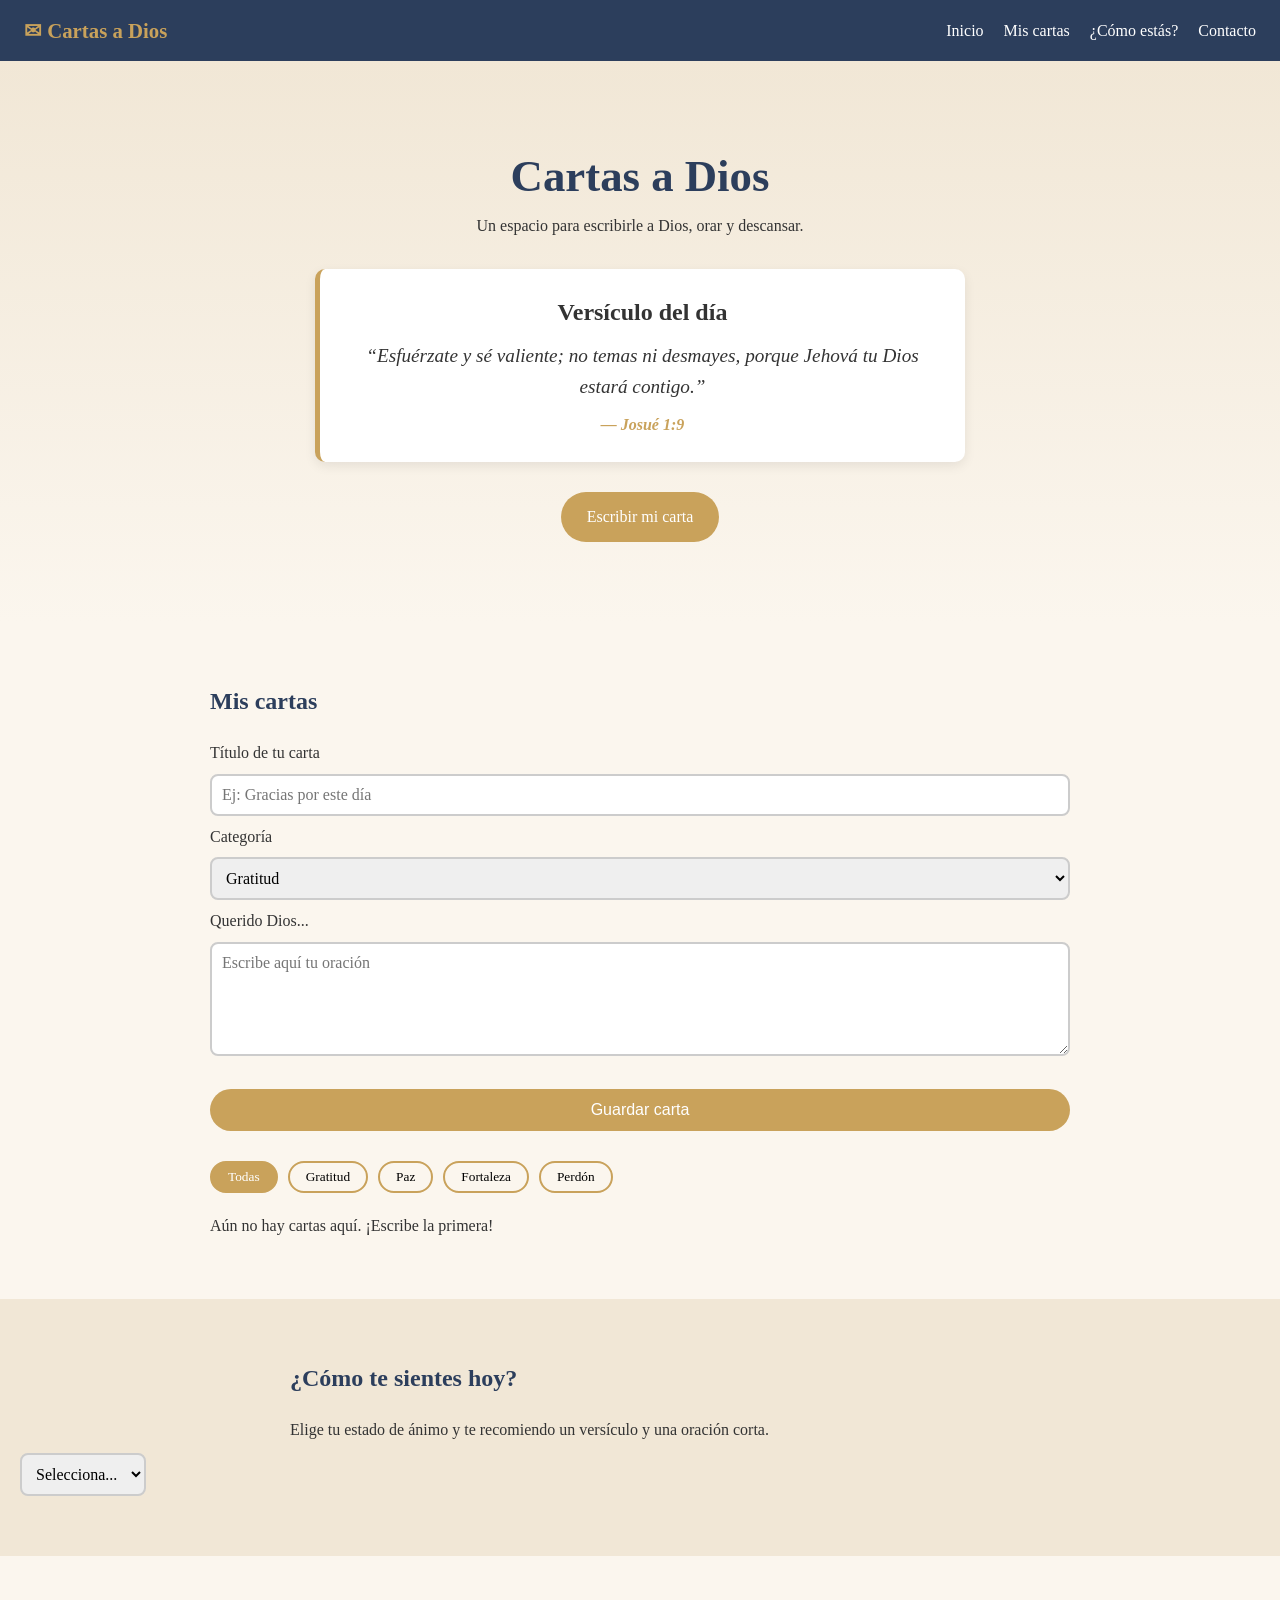
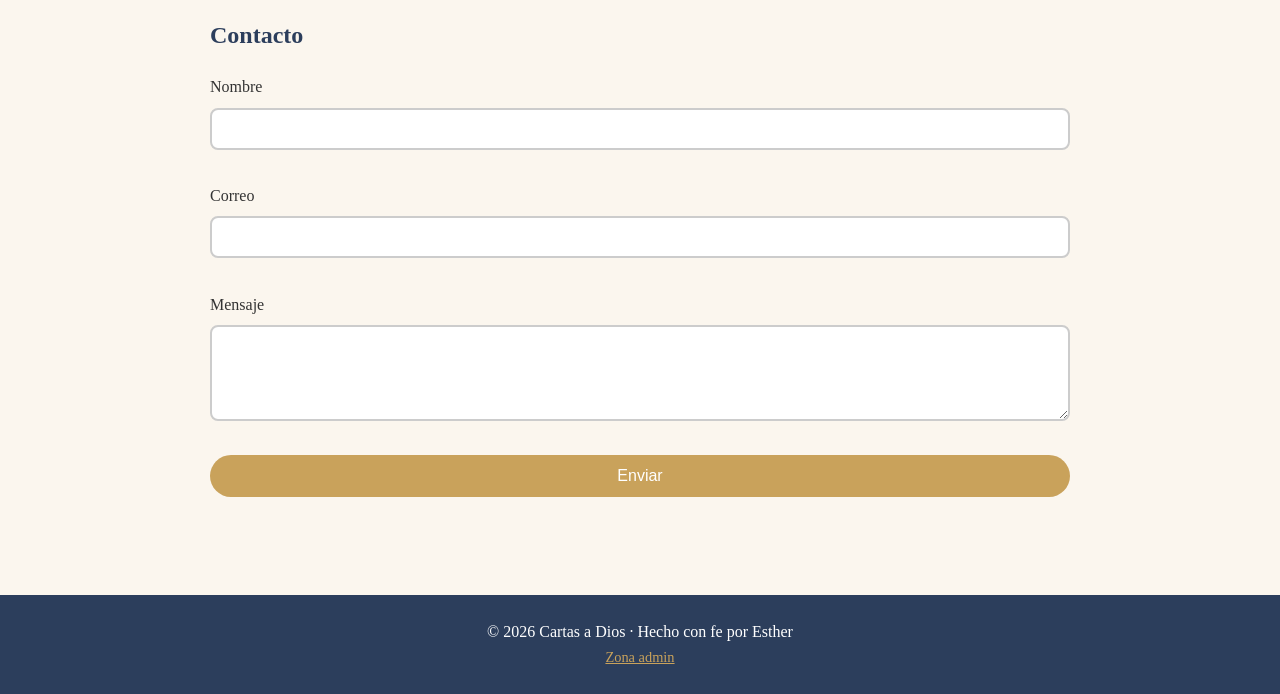
==== index.html @ 880c37df "base" ====
<!DOCTYPE html>
<html lang="es">
<head>
  <meta charset="UTF-8">
  <meta name="viewport" content="width=device-width, initial-scale=1.0">
  <title>Cartas a Dios</title>
  <link rel="stylesheet" href="css/style.css">
</head>
<body>

  <!-- ENCABEZADO Y MENÚ -->
  <header class="header">
    <a href="#inicio" class="logo">✉ Cartas a Dios</a>
    <button id="btn-menu" class="btn-menu" aria-label="Abrir menú">☰</button>
    <nav id="menu" class="menu">
      <a href="#inicio">Inicio</a>
      <a href="#cartas">Mis cartas</a>
      <a href="#animo">¿Cómo estás?</a>
      <a href="#contacto">Contacto</a>
    </nav>
  </header>

  <main>

    <!-- INICIO: versículo del día -->
    <section id="inicio" class="hero">
      <h1>Cartas a Dios</h1>
      <p>Un espacio para escribirle a Dios, orar y descansar.</p>
      <div class="versiculo-dia">
        <h2>Versículo del día</h2>
        <blockquote id="versiculo-texto">Cargando...</blockquote>
        <cite id="versiculo-ref"></cite>
      </div>
      <a href="#cartas" class="boton">Escribir mi carta</a>
    </section>


    <!-- MIS CARTAS (catálogo + proyectos) -->
    <section id="cartas" class="seccion">
      <h2>Mis cartas</h2>

      <form id="form-carta" class="form" novalidate>
        <label for="titulo">Título de tu carta</label>
        <input type="text" id="titulo" placeholder="Ej: Gracias por este día">

        <label for="categoria">Categoría</label>
        <select id="categoria">
          <option value="Gratitud">Gratitud</option>
          <option value="Paz">Paz</option>
          <option value="Fortaleza">Fortaleza</option>
          <option value="Perdón">Perdón</option>
        </select>

        <label for="texto">Querido Dios...</label>
        <textarea id="texto" rows="5" placeholder="Escribe aquí tu oración"></textarea>

        <p id="error-carta" class="error"></p>
        <button type="submit" class="boton">Guardar carta</button>
      </form>

      <div class="filtros" id="filtros">
        <button class="filtro activo" data-cat="Todas">Todas</button>
        <button class="filtro" data-cat="Gratitud">Gratitud</button>
        <button class="filtro" data-cat="Paz">Paz</button>
        <button class="filtro" data-cat="Fortaleza">Fortaleza</button>
        <button class="filtro" data-cat="Perdón">Perdón</button>
      </div>

      <div id="lista-cartas" class="cards"></div>
    </section>

    <!-- IA APLICADA: recomendador -->
    <section id="animo" class="seccion alterna">
      <h2>¿Cómo te sientes hoy?</h2>
      <p>Elige tu estado de ánimo y te recomiendo un versículo y una oración corta.</p>
      <select id="animo-select">
        <option value="">Selecciona...</option>
        <option value="triste">Triste</option>
        <option value="ansiosa">Ansiosa</option>
        <option value="agradecida">Agradecida</option>
        <option value="cansada">Cansada</option>
        <option value="con miedo">Con miedo</option>
      </select>
      <div id="resultado-animo" class="resultado"></div>
    </section>

    <!-- CONTACTO -->
    <section id="contacto" class="seccion">
      <h2>Contacto</h2>
      <!-- Cambia TU_CODIGO por el de Formspree -->
      <form id="form-contacto" class="form" action="https://formspree.io/f/TU_CODIGO" method="POST" novalidate>
        <label for="nombre">Nombre</label>
        <input type="text" id="nombre" name="nombre">
        <small class="error" id="error-nombre"></small>

        <label for="correo">Correo</label>
        <input type="email" id="correo" name="correo">
        <small class="error" id="error-correo"></small>

        <label for="mensaje">Mensaje</label>
        <textarea id="mensaje" name="mensaje" rows="4"></textarea>
        <small class="error" id="error-mensaje"></small>

        <button type="submit" class="boton">Enviar</button>
        <p id="ok-contacto" class="ok"></p>
      </form>
    </section>

  </main>

  <footer class="footer">
    <p>© 2026 Cartas a Dios · Hecho con fe por Esther</p>
    <a href="admin.html">Zona admin</a>
  </footer>

  <script src="js/versiculos.js"></script>
  <script src="js/main.js"></script>
</body>
</html>
---- css/style.css ----
/* VARIABLES: cambia aquí los colores de toda la página */
:root {
  --crema: #fbf6ee;
  --azul: #2c3e5c;
  --dorado: #c9a25b;
  --suave: #f1e7d6;
  --texto: #333;
  --blanco: #fff;
  --error: #b3261e;
  --ok: #2e7d32;
}

* { box-sizing: border-box; margin: 0; padding: 0; }
html { scroll-behavior: smooth; }

body {
  font-family: Georgia, "Times New Roman", serif;
  background: var(--crema);
  color: var(--texto);
  line-height: 1.6;
}

/* HEADER */
.header {
  display: flex;
  justify-content: space-between;
  align-items: center;
  padding: 14px 24px;
  background: var(--azul);
  position: sticky;
  top: 0;
  z-index: 10;
}
.logo { color: var(--dorado); font-size: 1.3rem; text-decoration: none; font-weight: bold; }
.menu { display: flex; gap: 20px; }
.menu a { color: var(--blanco); text-decoration: none; }
.menu a:hover { color: var(--dorado); }
.btn-menu { display: none; background: none; border: none; color: var(--blanco); font-size: 1.8rem; cursor: pointer; }

/* HERO */
.hero {
  text-align: center;
  padding: 80px 20px;
  background: linear-gradient(180deg, var(--suave), var(--crema));
}
.hero h1 { font-size: 2.8rem; color: var(--azul); }
.versiculo-dia {
  max-width: 650px;
  margin: 30px auto;
  padding: 24px;
  background: var(--blanco);
  border-left: 5px solid var(--dorado);
  border-radius: 10px;
  box-shadow: 0 4px 12px rgba(0,0,0,.08);
  animation: aparecer 1.2s ease;
}
.versiculo-dia blockquote { font-style: italic; font-size: 1.2rem; margin: 10px 0; }
.versiculo-dia cite { color: var(--dorado); font-weight: bold; }
@keyframes aparecer { from { opacity: 0; transform: translateY(20px); } to { opacity: 1; transform: none; } }

/* SECCIONES */
.seccion { padding: 60px 20px; max-width: 900px; margin: 0 auto; }
.seccion h2 { color: var(--azul); margin-bottom: 20px; }
.alterna { max-width: none; background: var(--suave); }
.alterna > * { max-width: 700px; margin-left: auto; margin-right: auto; }

.acerca-grid { display: flex; gap: 24px; align-items: center; flex-wrap: wrap; }
.foto { width: 180px; height: 180px; object-fit: cover; border-radius: 50%; border: 4px solid var(--dorado); }
.acerca-grid ul { margin: 10px 0 0 20px; }

/* BOTONES */
.boton, .boton-chico {
  display: inline-block;
  background: var(--dorado);
  color: var(--blanco);
  border: none;
  padding: 12px 26px;
  border-radius: 25px;
  text-decoration: none;
  cursor: pointer;
  font-size: 1rem;
  transition: transform .2s, background .2s;
}
.boton:hover, .boton-chico:hover { background: var(--azul); transform: scale(1.05); }
.boton-chico { padding: 8px 16px; font-size: .9rem; }

/* HABILIDADES: barras animadas */
.habilidad { margin-bottom: 16px; }
.barra { background: #ddd; border-radius: 20px; height: 16px; overflow: hidden; margin-top: 4px; }
.relleno { height: 100%; width: 0; background: var(--dorado); border-radius: 20px; transition: width 1.5s ease; }

/* FORMULARIOS */
.form { display: flex; flex-direction: column; gap: 8px; margin-bottom: 30px; }
.form input, .form textarea, .form select, #animo-select {
  padding: 10px;
  border: 2px solid #ccc;
  border-radius: 8px;
  font-family: inherit;
  font-size: 1rem;
}
#animo-select { margin-top: 10px; }
.form input.invalido, .form textarea.invalido { border-color: var(--error); }
.form input.valido, .form textarea.valido { border-color: var(--ok); }
.error { color: var(--error); font-size: .9rem; min-height: 1.2em; }
.ok { color: var(--ok); }

/* FILTROS Y CARDS */
.filtros { display: flex; gap: 10px; flex-wrap: wrap; margin-bottom: 20px; }
.filtro { padding: 6px 16px; border: 2px solid var(--dorado); background: none; border-radius: 20px; cursor: pointer; font-family: inherit; }
.filtro.activo, .filtro:hover { background: var(--dorado); color: var(--blanco); }

.cards { display: grid; grid-template-columns: repeat(auto-fit, minmax(240px, 1fr)); gap: 16px; }
.card {
  background: var(--blanco);
  border-radius: 12px;
  padding: 18px;
  box-shadow: 0 3px 10px rgba(0,0,0,.08);
  cursor: pointer;
  transition: transform .2s;
}
.card:hover { transform: translateY(-5px); }
.card .etiqueta { background: var(--suave); color: var(--azul); font-size: .8rem; padding: 2px 10px; border-radius: 12px; }
.card h3 { margin: 8px 0; color: var(--azul); }
.card .contenido { display: none; margin-top: 8px; }
.card.abierta .contenido { display: block; }
.card .fecha { font-size: .8rem; color: #888; }
.card .borrar { margin-top: 8px; background: none; border: 1px solid var(--error); color: var(--error); border-radius: 6px; cursor: pointer; padding: 3px 10px; }

.resultado { margin-top: 16px; background: var(--blanco); padding: 18px; border-radius: 10px; display: none; }
.resultado.visible { display: block; animation: aparecer .8s ease; }

/* FOOTER */
.footer { background: var(--azul); color: var(--blanco); text-align: center; padding: 24px; }
.footer a { color: var(--dorado); font-size: .9rem; }

/* RESPONSIVE: celular */
@media (max-width: 700px) {
  .btn-menu { display: block; }
  .menu {
    display: none;
    flex-direction: column;
    position: absolute;
    top: 100%;
    left: 0;
    width: 100%;
    background: var(--azul);
    padding: 16px 24px;
  }
  .menu.abierto { display: flex; }
  .hero h1 { font-size: 2rem; }
  .acerca-grid { justify-content: center; text-align: center; }
}
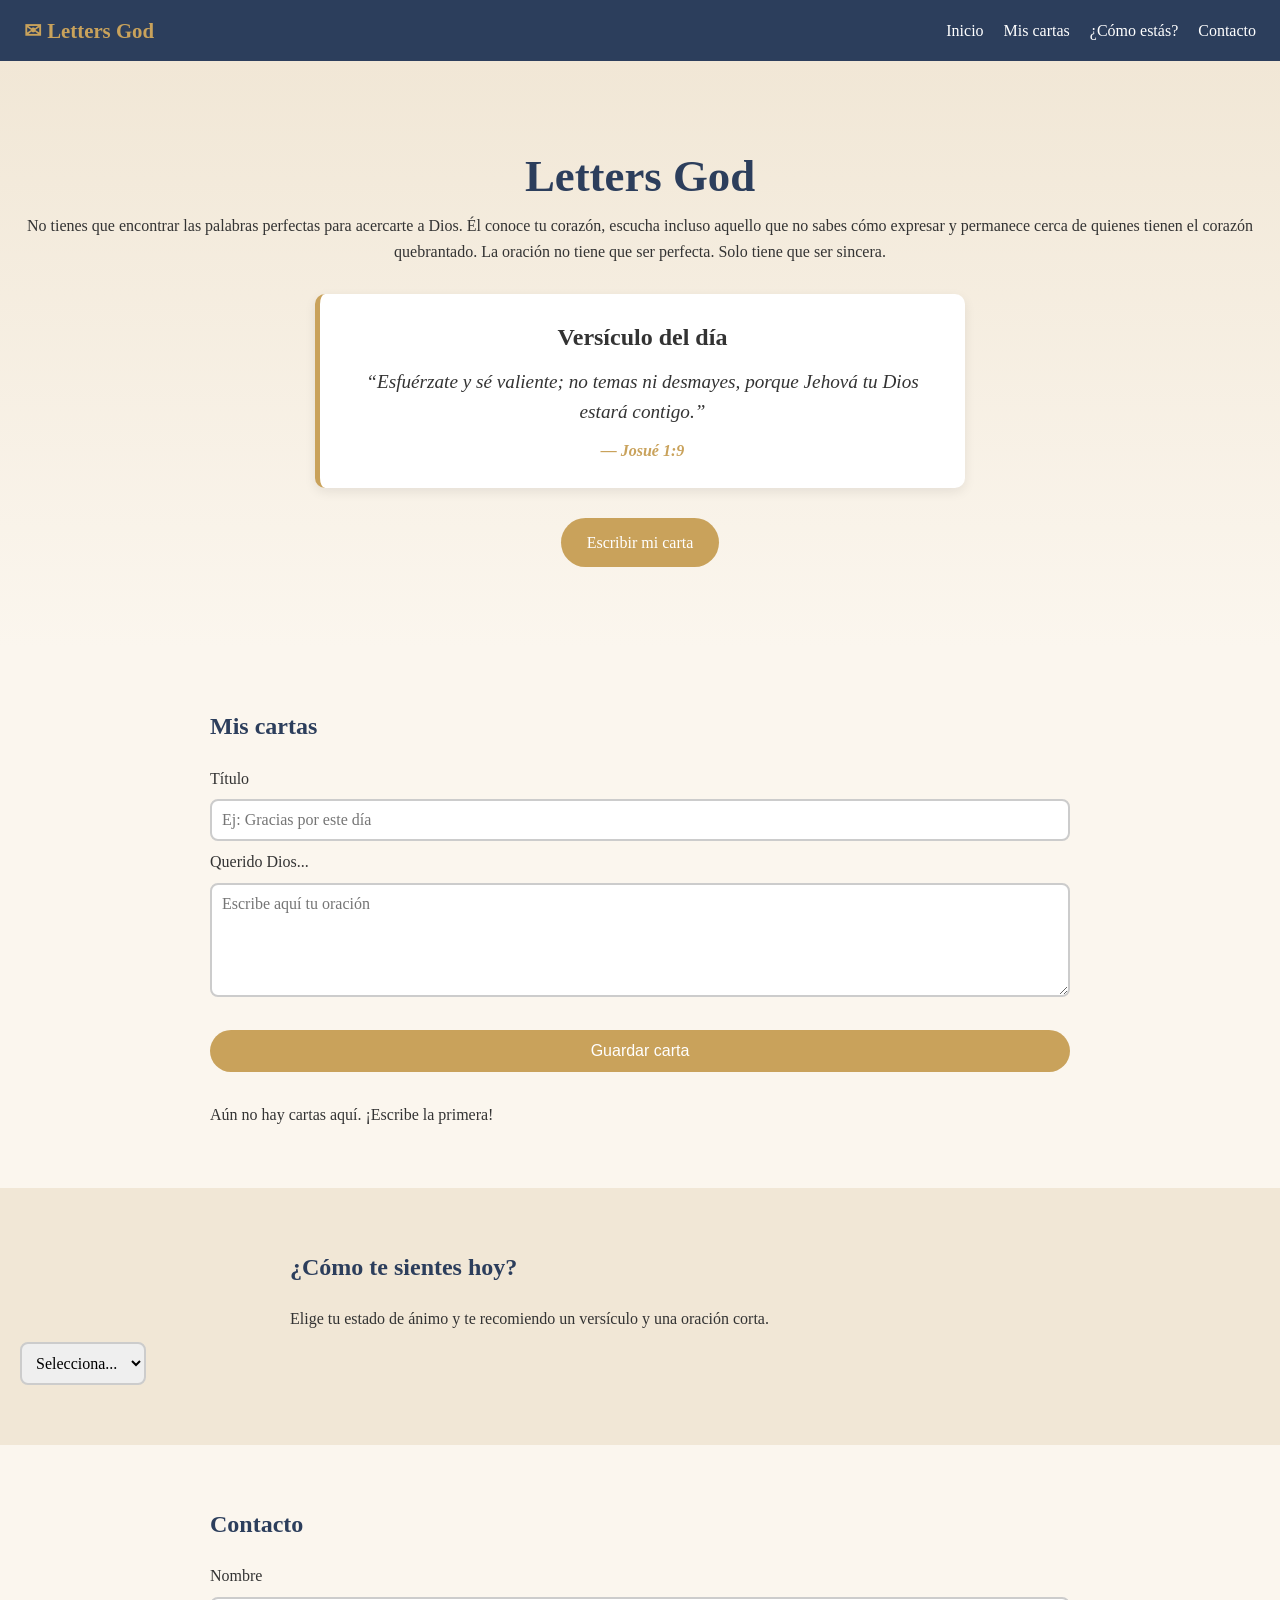
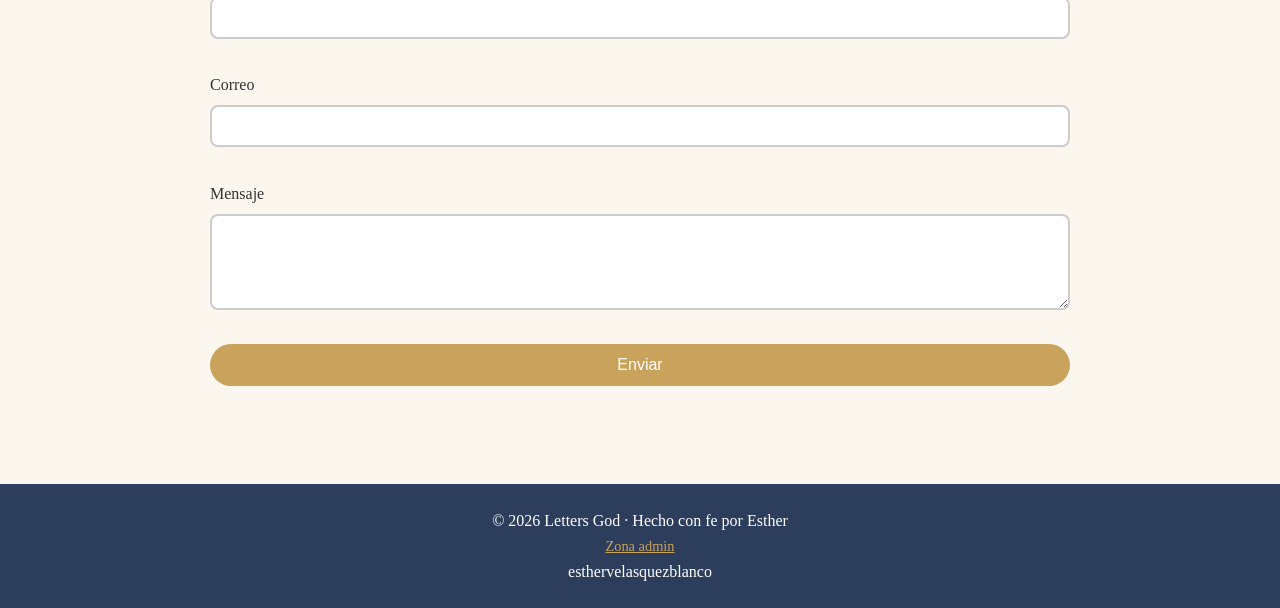
==== commit 6c7b516e: "modificacion index.html" ====
--- a/index.html
+++ b/index.html
@@ -3,14 +3,13 @@
 <head>
   <meta charset="UTF-8">
   <meta name="viewport" content="width=device-width, initial-scale=1.0">
-  <title>Cartas a Dios</title>
-  <link rel="stylesheet" href="css/style.css">
+  <title>Letters God</title>
+ <link rel="stylesheet" href="css/style.css">
 </head>
 <body>
 
-  <!-- ENCABEZADO Y MENÚ -->
   <header class="header">
-    <a href="#inicio" class="logo">✉ Cartas a Dios</a>
+    <a href="#inicio" class="logo">✉ Letters God</a>
     <button id="btn-menu" class="btn-menu" aria-label="Abrir menú">☰</button>
     <nav id="menu" class="menu">
       <a href="#inicio">Inicio</a>
@@ -21,11 +20,11 @@
   </header>
 
   <main>
+    <section id="inicio" class="hero">
+      <h1>Letters God</h1>
+      <p>No tienes que encontrar las palabras perfectas para acercarte a Dios. Él conoce tu corazón, escucha incluso aquello que no sabes cómo expresar y permanece cerca de quienes tienen el corazón quebrantado.
 
-    <!-- INICIO: versículo del día -->
-    <section id="inicio" class="hero">
-      <h1>Cartas a Dios</h1>
-      <p>Un espacio para escribirle a Dios, orar y descansar.</p>
+La oración no tiene que ser perfecta. Solo tiene que ser sincera.</p>
       <div class="versiculo-dia">
         <h2>Versículo del día</h2>
         <blockquote id="versiculo-texto">Cargando...</blockquote>
@@ -35,21 +34,15 @@
     </section>
 
 
-    <!-- MIS CARTAS (catálogo + proyectos) -->
+  
     <section id="cartas" class="seccion">
       <h2>Mis cartas</h2>
 
       <form id="form-carta" class="form" novalidate>
-        <label for="titulo">Título de tu carta</label>
+        <label for="titulo">Título</label>
         <input type="text" id="titulo" placeholder="Ej: Gracias por este día">
 
-        <label for="categoria">Categoría</label>
-        <select id="categoria">
-          <option value="Gratitud">Gratitud</option>
-          <option value="Paz">Paz</option>
-          <option value="Fortaleza">Fortaleza</option>
-          <option value="Perdón">Perdón</option>
-        </select>
+    
 
         <label for="texto">Querido Dios...</label>
         <textarea id="texto" rows="5" placeholder="Escribe aquí tu oración"></textarea>
@@ -58,18 +51,11 @@
         <button type="submit" class="boton">Guardar carta</button>
       </form>
 
-      <div class="filtros" id="filtros">
-        <button class="filtro activo" data-cat="Todas">Todas</button>
-        <button class="filtro" data-cat="Gratitud">Gratitud</button>
-        <button class="filtro" data-cat="Paz">Paz</button>
-        <button class="filtro" data-cat="Fortaleza">Fortaleza</button>
-        <button class="filtro" data-cat="Perdón">Perdón</button>
-      </div>
-
+    
       <div id="lista-cartas" class="cards"></div>
     </section>
 
-    <!-- IA APLICADA: recomendador -->
+  
     <section id="animo" class="seccion alterna">
       <h2>¿Cómo te sientes hoy?</h2>
       <p>Elige tu estado de ánimo y te recomiendo un versículo y una oración corta.</p>
@@ -84,7 +70,7 @@
       <div id="resultado-animo" class="resultado"></div>
     </section>
 
-    <!-- CONTACTO -->
+   
     <section id="contacto" class="seccion">
       <h2>Contacto</h2>
       <!-- Cambia TU_CODIGO por el de Formspree -->
@@ -109,8 +95,9 @@
   </main>
 
   <footer class="footer">
-    <p>© 2026 Cartas a Dios · Hecho con fe por Esther</p>
+    <p>© 2026 Letters God · Hecho con fe por Esther</p>
     <a href="admin.html">Zona admin</a>
+    <p>esthervelasquezblanco</p>
   </footer>
 
   <script src="js/versiculos.js"></script>
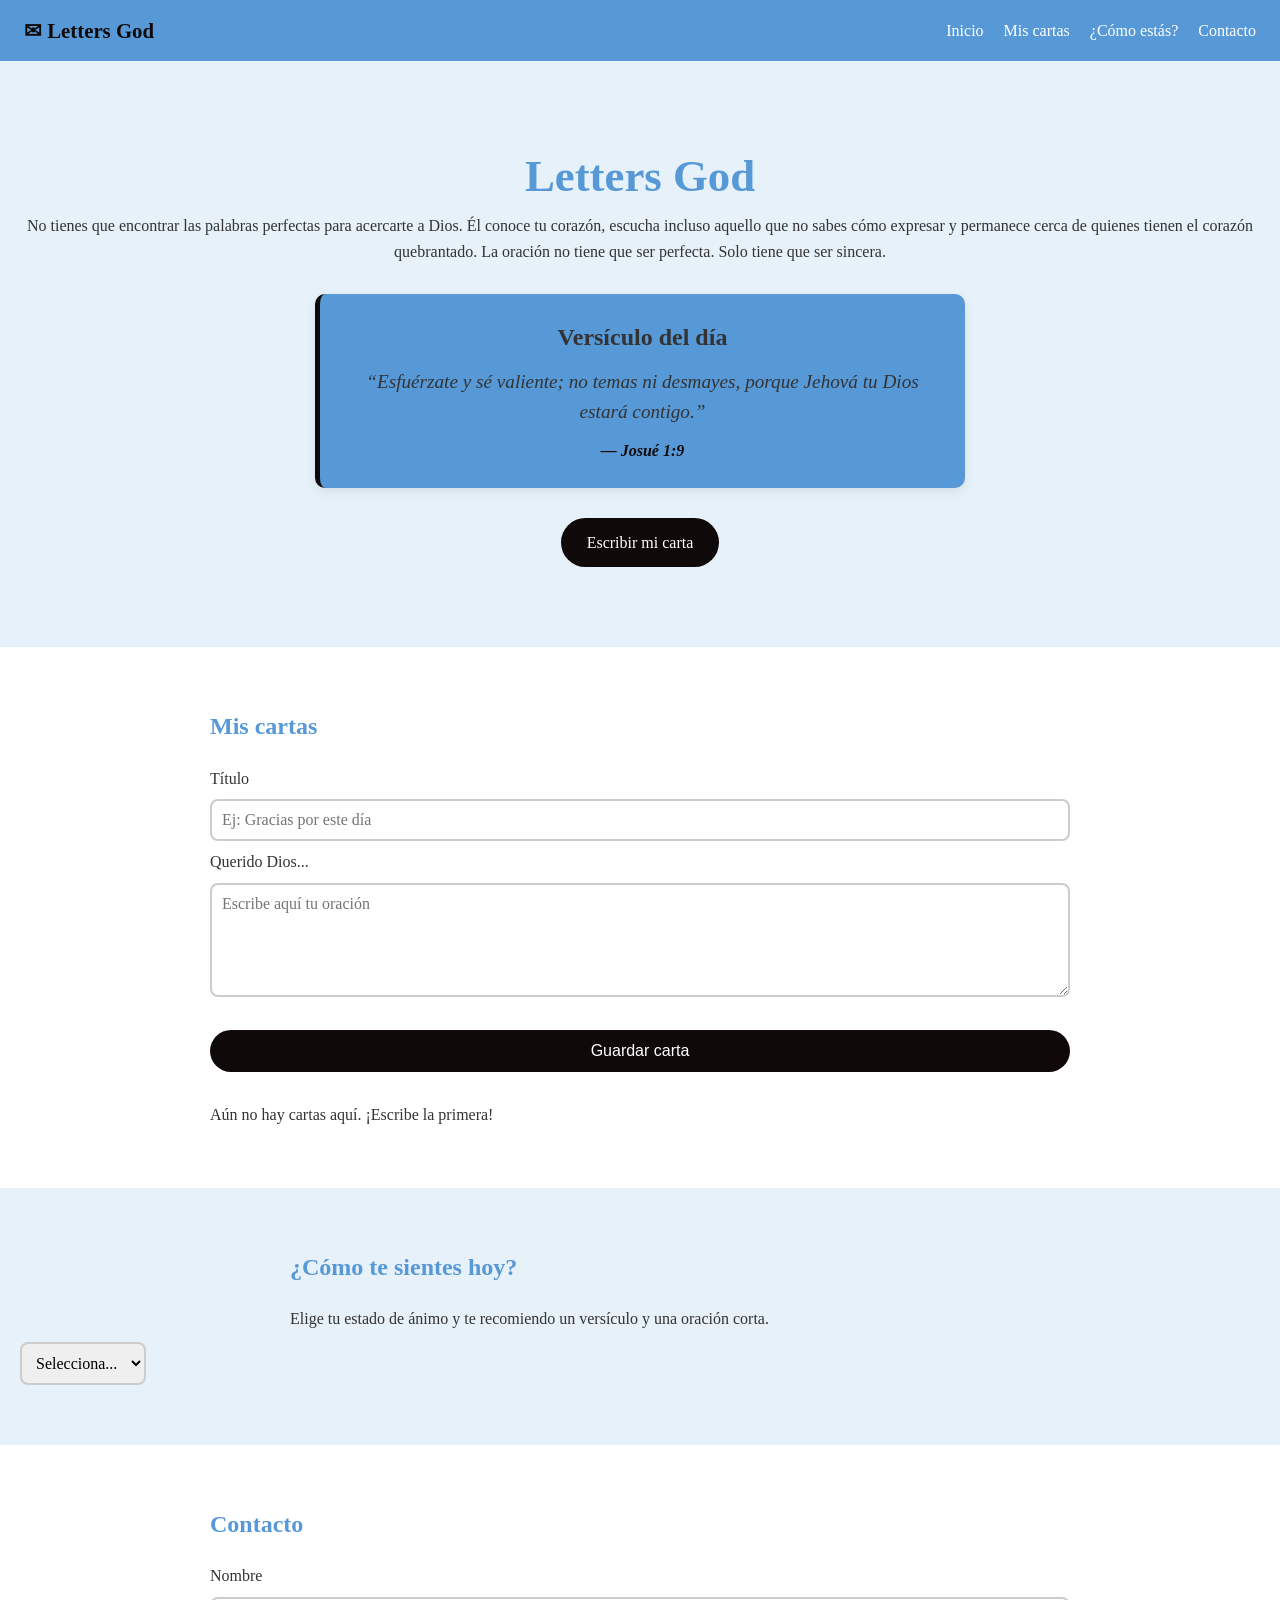
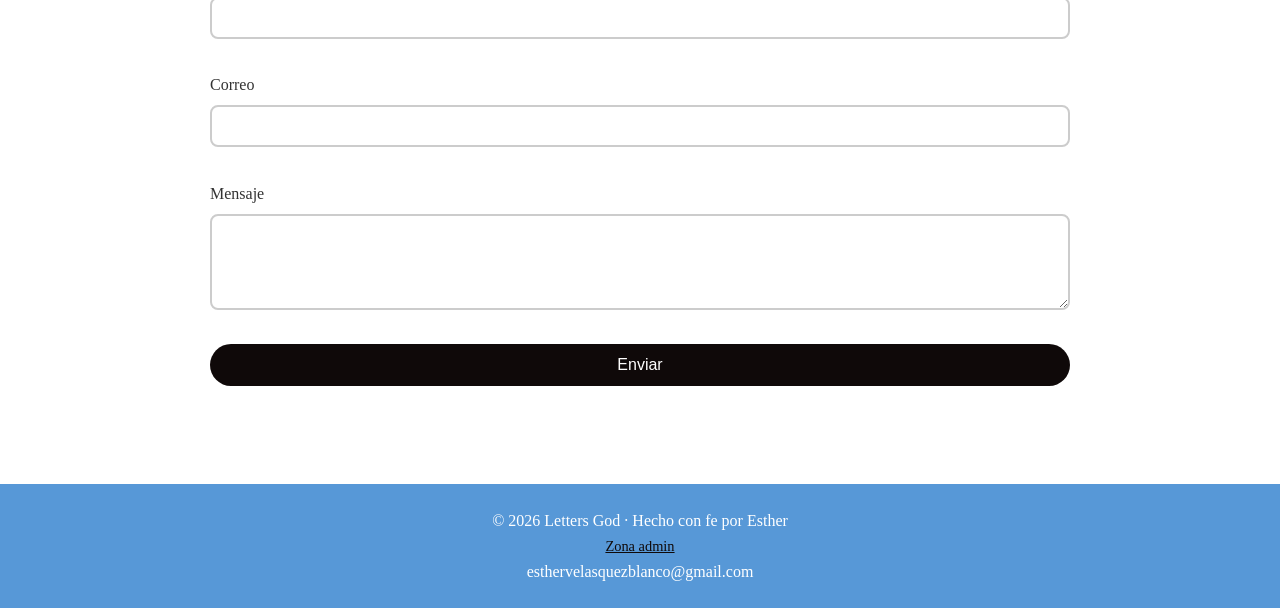
==== commit 04c14395: "identidad" ====
--- a/index.html
+++ b/index.html
@@ -97,7 +97,7 @@
   <footer class="footer">
     <p>© 2026 Letters God · Hecho con fe por Esther</p>
     <a href="admin.html">Zona admin</a>
-    <p>esthervelasquezblanco</p>
+    <p>esthervelasquezblanco@gmail.com</p>
   </footer>
 
   <script src="js/versiculos.js"></script>
--- a/css/style.css
+++ b/css/style.css
@@ -1,21 +1,25 @@
 /* VARIABLES: cambia aquí los colores de toda la página */
 :root {
-  --crema: #fbf6ee;
-  --azul: #2c3e5c;
-  --dorado: #c9a25b;
-  --suave: #f1e7d6;
+  --azul: #5798d7;
+  --negro: #0f0909;
+  --suave: #e6f1fa;
   --texto: #333;
   --blanco: #fff;
   --error: #b3261e;
   --ok: #2e7d32;
 }
 
-* { box-sizing: border-box; margin: 0; padding: 0; }
-html { scroll-behavior: smooth; }
+* {
+  box-sizing: border-box;
+  margin: 0;
+  padding: 0;
+}
+html {
+  scroll-behavior: smooth;
+}
 
 body {
   font-family: Georgia, "Times New Roman", serif;
-  background: var(--crema);
   color: var(--texto);
   line-height: 1.6;
 }
@@ -31,47 +35,114 @@
   top: 0;
   z-index: 10;
 }
-.logo { color: var(--dorado); font-size: 1.3rem; text-decoration: none; font-weight: bold; }
-.menu { display: flex; gap: 20px; }
-.menu a { color: var(--blanco); text-decoration: none; }
-.menu a:hover { color: var(--dorado); }
-.btn-menu { display: none; background: none; border: none; color: var(--blanco); font-size: 1.8rem; cursor: pointer; }
+.logo {
+  color: var(--negro);
+  font-size: 1.3rem;
+  text-decoration: none;
+  font-weight: bold;
+}
+.menu {
+  display: flex;
+  gap: 20px;
+}
+.menu a {
+  color: var(--blanco);
+  text-decoration: none;
+}
+.menu a:hover {
+  color: var(--negro);
+}
+.btn-menu {
+  display: none;
+  background: none;
+  border: none;
+  color: var(--blanco);
+  font-size: 1.8rem;
+  cursor: pointer;
+}
 
 /* HERO */
 .hero {
   text-align: center;
   padding: 80px 20px;
-  background: linear-gradient(180deg, var(--suave), var(--crema));
-}
-.hero h1 { font-size: 2.8rem; color: var(--azul); }
+  background: var(--suave);
+}
+.hero h1 {
+  font-size: 2.8rem;
+  color: var(--azul);
+}
 .versiculo-dia {
   max-width: 650px;
   margin: 30px auto;
   padding: 24px;
-  background: var(--blanco);
-  border-left: 5px solid var(--dorado);
+  background: var(--azul);
+  border-left: 5px solid var(--negro);
   border-radius: 10px;
-  box-shadow: 0 4px 12px rgba(0,0,0,.08);
+  box-shadow: 0 4px 12px rgba(0, 0, 0, 0.08);
   animation: aparecer 1.2s ease;
 }
-.versiculo-dia blockquote { font-style: italic; font-size: 1.2rem; margin: 10px 0; }
-.versiculo-dia cite { color: var(--dorado); font-weight: bold; }
-@keyframes aparecer { from { opacity: 0; transform: translateY(20px); } to { opacity: 1; transform: none; } }
+.versiculo-dia blockquote {
+  font-style: italic;
+  font-size: 1.2rem;
+  margin: 10px 0;
+}
+.versiculo-dia cite {
+  color: var(--negro);
+  font-weight: bold;
+}
+@keyframes aparecer {
+  from {
+    opacity: 0;
+    transform: translateY(20px);
+  }
+  to {
+    opacity: 1;
+    transform: none;
+  }
+}
 
 /* SECCIONES */
-.seccion { padding: 60px 20px; max-width: 900px; margin: 0 auto; }
-.seccion h2 { color: var(--azul); margin-bottom: 20px; }
-.alterna { max-width: none; background: var(--suave); }
-.alterna > * { max-width: 700px; margin-left: auto; margin-right: auto; }
-
-.acerca-grid { display: flex; gap: 24px; align-items: center; flex-wrap: wrap; }
-.foto { width: 180px; height: 180px; object-fit: cover; border-radius: 50%; border: 4px solid var(--dorado); }
-.acerca-grid ul { margin: 10px 0 0 20px; }
+.seccion {
+  padding: 60px 20px;
+  max-width: 900px;
+  margin: 0 auto;
+}
+.seccion h2 {
+  color: var(--azul);
+  margin-bottom: 20px;
+}
+.alterna {
+  max-width: none;
+  background: var(--suave);
+}
+.alterna > * {
+  max-width: 700px;
+  margin-left: auto;
+  margin-right: auto;
+}
+
+.acerca-grid {
+  display: flex;
+  gap: 24px;
+  align-items: center;
+  flex-wrap: wrap;
+}
+.foto {
+  width: 180px;
+  height: 180px;
+  object-fit: cover;
+  border-radius: 50%;
+  border: 4px solid var(--negro);
+}
+.acerca-grid ul {
+  margin: 10px 0 0 20px;
+}
 
 /* BOTONES */
-.boton, .boton-chico {
+.boton,
+.boton-chico {
   display: inline-block;
-  background: var(--dorado);
+  background: var(--negro);
   color: var(--blanco);
   border: none;
   padding: 12px 26px;
@@ -79,63 +150,153 @@
   text-decoration: none;
   cursor: pointer;
   font-size: 1rem;
-  transition: transform .2s, background .2s;
-}
-.boton:hover, .boton-chico:hover { background: var(--azul); transform: scale(1.05); }
-.boton-chico { padding: 8px 16px; font-size: .9rem; }
+  transition:
+    transform 0.2s,
+    background 0.2s;
+}
+.boton:hover,
+.boton-chico:hover {
+  background: var(--azul);
+  transform: scale(1.05);
+}
+.boton-chico {
+  padding: 8px 16px;
+  font-size: 0.9rem;
+}
 
 /* HABILIDADES: barras animadas */
-.habilidad { margin-bottom: 16px; }
-.barra { background: #ddd; border-radius: 20px; height: 16px; overflow: hidden; margin-top: 4px; }
-.relleno { height: 100%; width: 0; background: var(--dorado); border-radius: 20px; transition: width 1.5s ease; }
+.habilidad {
+  margin-bottom: 16px;
+}
+.barra {
+  background: #ddd;
+  border-radius: 20px;
+  height: 16px;
+  overflow: hidden;
+  margin-top: 4px;
+}
+.relleno {
+  height: 100%;
+  width: 0;
+  background: var(--negro);
+  border-radius: 20px;
+  transition: width 1.5s ease;
+}
 
 /* FORMULARIOS */
-.form { display: flex; flex-direction: column; gap: 8px; margin-bottom: 30px; }
-.form input, .form textarea, .form select, #animo-select {
+.form {
+  display: flex;
+  flex-direction: column;
+  gap: 8px;
+  margin-bottom: 30px;
+}
+.form input,
+.form textarea,
+.form select,
+#animo-select {
   padding: 10px;
   border: 2px solid #ccc;
   border-radius: 8px;
   font-family: inherit;
   font-size: 1rem;
 }
-#animo-select { margin-top: 10px; }
-.form input.invalido, .form textarea.invalido { border-color: var(--error); }
-.form input.valido, .form textarea.valido { border-color: var(--ok); }
-.error { color: var(--error); font-size: .9rem; min-height: 1.2em; }
-.ok { color: var(--ok); }
-
-/* FILTROS Y CARDS */
-.filtros { display: flex; gap: 10px; flex-wrap: wrap; margin-bottom: 20px; }
-.filtro { padding: 6px 16px; border: 2px solid var(--dorado); background: none; border-radius: 20px; cursor: pointer; font-family: inherit; }
-.filtro.activo, .filtro:hover { background: var(--dorado); color: var(--blanco); }
-
-.cards { display: grid; grid-template-columns: repeat(auto-fit, minmax(240px, 1fr)); gap: 16px; }
+#animo-select {
+  margin-top: 10px;
+}
+.form input.invalido,
+.form textarea.invalido {
+  border-color: var(--error);
+}
+.form input.valido,
+.form textarea.valido {
+  border-color: var(--ok);
+}
+.error {
+  color: var(--error);
+  font-size: 0.9rem;
+  min-height: 1.2em;
+}
+.ok {
+  color: var(--ok);
+}
+
+.cards {
+  display: grid;
+  grid-template-columns: repeat(auto-fit, minmax(240px, 1fr));
+  gap: 16px;
+}
 .card {
   background: var(--blanco);
   border-radius: 12px;
   padding: 18px;
-  box-shadow: 0 3px 10px rgba(0,0,0,.08);
+  box-shadow: 0 3px 10px rgba(0, 0, 0, 0.08);
   cursor: pointer;
-  transition: transform .2s;
-}
-.card:hover { transform: translateY(-5px); }
-.card .etiqueta { background: var(--suave); color: var(--azul); font-size: .8rem; padding: 2px 10px; border-radius: 12px; }
-.card h3 { margin: 8px 0; color: var(--azul); }
-.card .contenido { display: none; margin-top: 8px; }
-.card.abierta .contenido { display: block; }
-.card .fecha { font-size: .8rem; color: #888; }
-.card .borrar { margin-top: 8px; background: none; border: 1px solid var(--error); color: var(--error); border-radius: 6px; cursor: pointer; padding: 3px 10px; }
-
-.resultado { margin-top: 16px; background: var(--blanco); padding: 18px; border-radius: 10px; display: none; }
-.resultado.visible { display: block; animation: aparecer .8s ease; }
+  transition: transform 0.2s;
+}
+.card:hover {
+  transform: translateY(-5px);
+}
+.card .etiqueta {
+  background: var(--suave);
+  color: var(--azul);
+  font-size: 0.8rem;
+  padding: 2px 10px;
+  border-radius: 12px;
+}
+.card h3 {
+  margin: 8px 0;
+  color: var(--azul);
+}
+.card .contenido {
+  display: none;
+  margin-top: 8px;
+}
+.card.abierta .contenido {
+  display: block;
+}
+.card .fecha {
+  font-size: 0.8rem;
+  color: #888;
+}
+.card .borrar {
+  margin-top: 8px;
+  background: none;
+  border: 1px solid var(--error);
+  color: var(--error);
+  border-radius: 6px;
+  cursor: pointer;
+  padding: 3px 10px;
+}
+
+.resultado {
+  margin-top: 16px;
+  background: var(--blanco);
+  padding: 18px;
+  border-radius: 10px;
+  display: none;
+}
+.resultado.visible {
+  display: block;
+  animation: aparecer 0.8s ease;
+}
 
 /* FOOTER */
-.footer { background: var(--azul); color: var(--blanco); text-align: center; padding: 24px; }
-.footer a { color: var(--dorado); font-size: .9rem; }
+.footer {
+  background: var(--azul);
+  color: var(--blanco);
+  text-align: center;
+  padding: 24px;
+}
+.footer a {
+  color: var(--negro);
+  font-size: 0.9rem;
+}
 
 /* RESPONSIVE: celular */
 @media (max-width: 700px) {
-  .btn-menu { display: block; }
+  .btn-menu {
+    display: block;
+  }
   .menu {
     display: none;
     flex-direction: column;
@@ -146,7 +307,14 @@
     background: var(--azul);
     padding: 16px 24px;
   }
-  .menu.abierto { display: flex; }
-  .hero h1 { font-size: 2rem; }
-  .acerca-grid { justify-content: center; text-align: center; }
-}
+  .menu.abierto {
+    display: flex;
+  }
+  .hero h1 {
+    font-size: 2rem;
+  }
+  .acerca-grid {
+    justify-content: center;
+    text-align: center;
+  }
+}
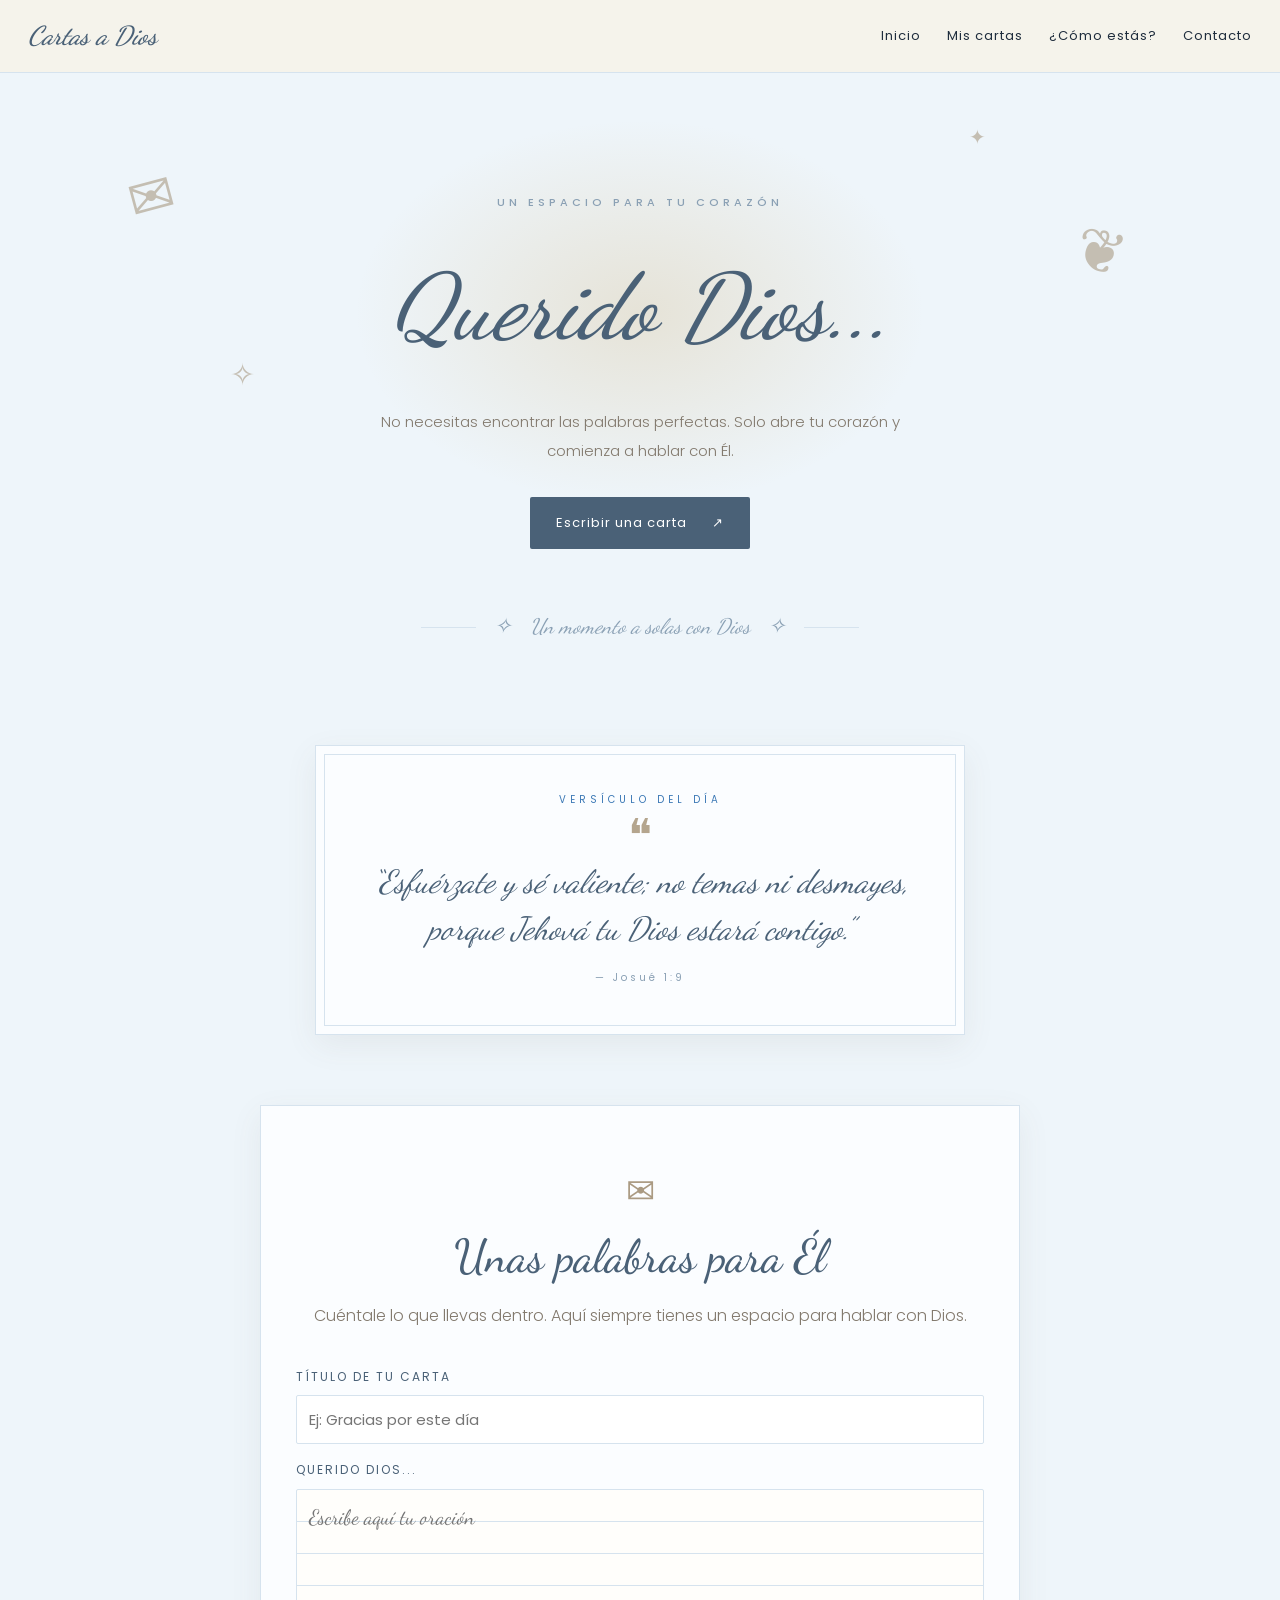
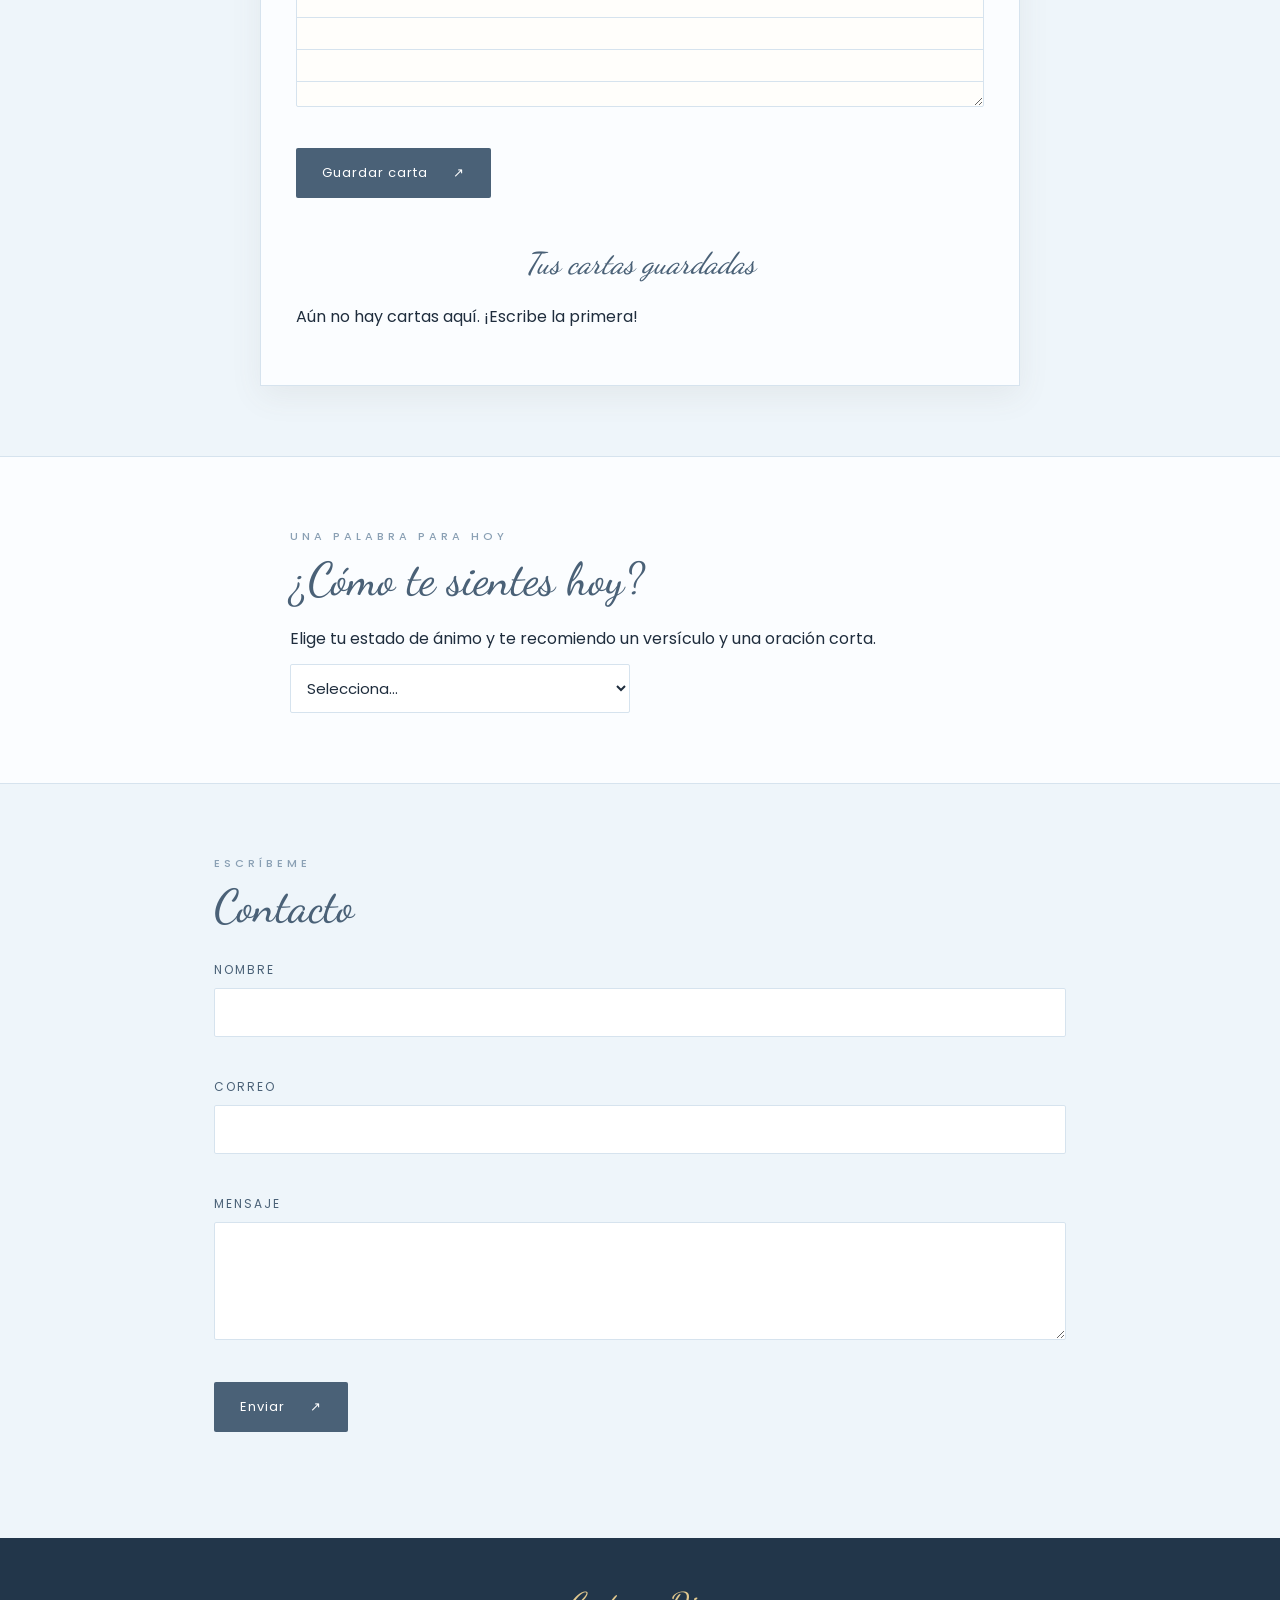
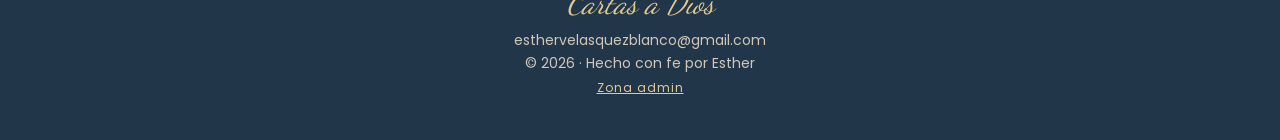
==== commit 2ee225eb: "cambios" ====
--- a/index.html
+++ b/index.html
@@ -4,12 +4,22 @@
   <meta charset="UTF-8">
   <meta name="viewport" content="width=device-width, initial-scale=1.0">
   <title>Letters God</title>
- <link rel="stylesheet" href="css/style.css">
+  <link rel="preconnect" href="https://fonts.googleapis.com">
+  <link rel="preconnect" href="https://fonts.gstatic.com" crossorigin>
+  <link href="https://fonts.googleapis.com/css2?family=Cormorant+Garamond:ital,wght@0,400;0,500;0,600;1,400;1,500&family=Dancing+Script:wght@500;600&family=Poppins:wght@300;400;500&display=swap" rel="stylesheet">
+  <link rel="stylesheet" href="css/style.css">
 </head>
 <body>
 
+  
+  <div class="decor decor-envelope" aria-hidden="true">✉</div>
+  <div class="decor decor-leaf" aria-hidden="true">❦</div>
+  <div class="decor decor-star" aria-hidden="true">✧</div>
+  <div class="decor decor-sparkle" aria-hidden="true">✦</div>
+
+  
   <header class="header">
-    <a href="#inicio" class="logo">✉ Letters God</a>
+    <a href="#inicio" class="logo">Cartas a Dios</a>
     <button id="btn-menu" class="btn-menu" aria-label="Abrir menú">☰</button>
     <nav id="menu" class="menu">
       <a href="#inicio">Inicio</a>
@@ -20,60 +30,84 @@
   </header>
 
   <main>
+
+    
     <section id="inicio" class="hero">
-      <h1>Letters God</h1>
-      <p>No tienes que encontrar las palabras perfectas para acercarte a Dios. Él conoce tu corazón, escucha incluso aquello que no sabes cómo expresar y permanece cerca de quienes tienen el corazón quebrantado.
-
-La oración no tiene que ser perfecta. Solo tiene que ser sincera.</p>
-      <div class="versiculo-dia">
-        <h2>Versículo del día</h2>
-        <blockquote id="versiculo-texto">Cargando...</blockquote>
-        <cite id="versiculo-ref"></cite>
+      <span class="eyebrow">UN ESPACIO PARA TU CORAZÓN</span>
+      <h1>Querido Dios...</h1>
+      <p class="hero-text">
+        No necesitas encontrar las palabras perfectas.
+        Solo abre tu corazón y comienza a hablar con Él.
+      </p>
+      <a href="#cartas" class="btn-carta">
+        <span>Escribir una carta</span>
+        <span>↗</span>
+      </a>
+      <div class="hero-divider">
+        <span>✧</span>
+        <span>Un momento a solas con Dios</span>
+        <span>✧</span>
       </div>
-      <a href="#cartas" class="boton">Escribir mi carta</a>
     </section>
 
+    
+    <section class="verse">
+      <span class="verse-label">VERSÍCULO DEL DÍA</span>
+      <span class="verse-icon">❝</span>
+      <p id="versiculo-texto">Cargando...</p>
+      <span class="verse-reference" id="versiculo-ref"></span>
+    </section>
 
   
-    <section id="cartas" class="seccion">
-      <h2>Mis cartas</h2>
+    
+    <section id="cartas" class="letter-section">
+      <div class="letter-decoration">✉</div>
+      <h2>Unas palabras para Él</h2>
+      <p class="letter-intro">
+        Cuéntale lo que llevas dentro.
+        Aquí siempre tienes un espacio para hablar con Dios.
+      </p>
 
       <form id="form-carta" class="form" novalidate>
-        <label for="titulo">Título</label>
+        <label for="titulo">Título de tu carta</label>
         <input type="text" id="titulo" placeholder="Ej: Gracias por este día">
 
-    
+      
 
         <label for="texto">Querido Dios...</label>
-        <textarea id="texto" rows="5" placeholder="Escribe aquí tu oración"></textarea>
+        <textarea id="texto" rows="6" class="papel" placeholder="Escribe aquí tu oración"></textarea>
 
         <p id="error-carta" class="error"></p>
-        <button type="submit" class="boton">Guardar carta</button>
+        <button type="submit" class="btn-carta"><span>Guardar carta</span><span>↗</span></button>
       </form>
 
-    
+      <h3 class="subtitulo">Tus cartas guardadas</h3>
       <div id="lista-cartas" class="cards"></div>
     </section>
 
-  
-    <section id="animo" class="seccion alterna">
-      <h2>¿Cómo te sientes hoy?</h2>
-      <p>Elige tu estado de ánimo y te recomiendo un versículo y una oración corta.</p>
-      <select id="animo-select">
-        <option value="">Selecciona...</option>
-        <option value="triste">Triste</option>
-        <option value="ansiosa">Ansiosa</option>
-        <option value="agradecida">Agradecida</option>
-        <option value="cansada">Cansada</option>
-        <option value="con miedo">Con miedo</option>
-      </select>
-      <div id="resultado-animo" class="resultado"></div>
+    
+    <section id="animo" class="seccion franja">
+      <div class="franja-interior">
+        <span class="eyebrow">UNA PALABRA PARA HOY</span>
+        <h2>¿Cómo te sientes hoy?</h2>
+        <p>Elige tu estado de ánimo y te recomiendo un versículo y una oración corta.</p>
+        <select id="animo-select">
+          <option value="">Selecciona...</option>
+          <option value="triste">Triste</option>
+          <option value="ansiosa">Ansioso</option>
+          <option value="agradecida">Agradecido</option>
+          <option value="cansada">Cansado</option>
+          <option value="con miedo">Con miedo</option>
+        </select>
+        <div id="resultado-animo" class="resultado"></div>
+      </div>
     </section>
 
-   
+    
     <section id="contacto" class="seccion">
+      <span class="eyebrow">ESCRÍBEME</span>
       <h2>Contacto</h2>
-      <!-- Cambia TU_CODIGO por el de Formspree -->
+      
       <form id="form-contacto" class="form" action="https://formspree.io/f/TU_CODIGO" method="POST" novalidate>
         <label for="nombre">Nombre</label>
         <input type="text" id="nombre" name="nombre">
@@ -87,7 +121,7 @@
         <textarea id="mensaje" name="mensaje" rows="4"></textarea>
         <small class="error" id="error-mensaje"></small>
 
-        <button type="submit" class="boton">Enviar</button>
+        <button type="submit" class="btn-carta"><span>Enviar</span><span>↗</span></button>
         <p id="ok-contacto" class="ok"></p>
       </form>
     </section>
@@ -95,12 +129,13 @@
   </main>
 
   <footer class="footer">
-    <p>© 2026 Letters God · Hecho con fe por Esther</p>
+    <p class="footer-titulo">Cartas a Dios</p>
+    <p class="footer-texto">esthervelasquezblanco@gmail.com</p>
+    <p>© 2026 · Hecho con fe por Esther</p>
     <a href="admin.html">Zona admin</a>
-    <p>esthervelasquezblanco@gmail.com</p>
   </footer>
 
   <script src="js/versiculos.js"></script>
   <script src="js/main.js"></script>
 </body>
-</html>
+</html>
--- a/css/style.css
+++ b/css/style.css
@@ -1,320 +1,355 @@
-/* VARIABLES: cambia aquí los colores de toda la página */
+ 
 :root {
-  --azul: #5798d7;
-  --negro: #0f0909;
-  --suave: #e6f1fa;
-  --texto: #333;
-  --blanco: #fff;
-  --error: #b3261e;
-  --ok: #2e7d32;
-}
-
-* {
-  box-sizing: border-box;
-  margin: 0;
-  padding: 0;
-}
-html {
-  scroll-behavior: smooth;
-}
+   --cream: #eef5fa;      
+  --paper: #fbfdff;      
+  --brown: #4a6177;      
+  --dark: #1f2d3d;       
+  --muted: #8aa0b4;      
+  --line: #d6e3ee;       
+  --accent: #3b78b5;     
+  --night: #22364a;      
+  --error: #b5423a;      
+  --ok: #3f7d63;         
+
+  
+  --font-title: 'Dancing Script', cursive;
+  --font-body: 'Poppins', sans-serif;
+}
+
+* { box-sizing: border-box; margin: 0; padding: 0; }
+html { scroll-behavior: smooth; scroll-padding-top: 70px; }
 
 body {
-  font-family: Georgia, "Times New Roman", serif;
-  color: var(--texto);
-  line-height: 1.6;
-}
-
-/* HEADER */
+  background-color: var(--cream);
+  color: var(--dark);
+  font-family: var(--font-body);
+  line-height: 1.7;
+  position: relative;
+  overflow-x: hidden;
+}
+
+h1, h2, h3 { font-family: var(--font-title); font-weight: 500; color: var(--brown); }
+h2 { font-size: clamp(34px, 5vw, 46px); line-height: 1.15; margin-bottom: 18px; }
+
+.eyebrow {
+  display: block;
+  font-size: 11px;
+  letter-spacing: 4px;
+  color: var(--muted);
+  font-weight: 500;
+  margin-bottom: 8px;
+}
+
+
 .header {
   display: flex;
   justify-content: space-between;
   align-items: center;
-  padding: 14px 24px;
-  background: var(--azul);
+  padding: 14px 28px;
+  background: rgba(246, 242, 234, .92);
+  backdrop-filter: blur(8px);
+  border-bottom: 1px solid var(--line);
   position: sticky;
   top: 0;
-  z-index: 10;
+  z-index: 20;
 }
 .logo {
-  color: var(--negro);
-  font-size: 1.3rem;
+  font-family: var(--font-title);
+  font-size: 26px;
+  font-style: italic;
+  font-weight: 600;
+  color: var(--brown);
   text-decoration: none;
-  font-weight: bold;
-}
-.menu {
-  display: flex;
-  gap: 20px;
-}
+}
+.menu { display: flex; gap: 26px; }
 .menu a {
-  color: var(--blanco);
+  color: var(--dark);
   text-decoration: none;
-}
-.menu a:hover {
-  color: var(--negro);
-}
-.btn-menu {
-  display: none;
-  background: none;
+  font-size: 13px;
+  letter-spacing: 1px;
+  position: relative;
+}
+
+.menu a::after {
+  content: "";
+  position: absolute;
+  left: 0; bottom: -4px;
+  width: 0; height: 1px;
+  background: var(--accent);
+  transition: width .3s ease;
+}
+.menu a:hover::after { width: 100%; }
+.btn-menu { display: none; background: none; border: none; color: var(--brown); font-size: 26px; cursor: pointer; }
+
+
+.hero {
+  position: relative;
+  max-width: 850px;
+  margin: 70px auto 50px;
+  padding: 50px 25px;
+  text-align: center;
+}
+
+.hero::before {
+  content: "";
+  position: absolute;
+  top: -40px; left: 50%;
+  transform: translateX(-50%);
+  width: 620px; max-width: 120%;
+  height: 420px;
+  background: radial-gradient(ellipse at center, rgba(201, 162, 91, .22), transparent 65%);
+  z-index: -1;
+}
+.hero h1 {
+  font-size: clamp(56px, 9vw, 92px);
+  font-style: italic;
+  font-weight: 500;
+  margin: 18px 0 22px;
+  animation: aparecer 1.2s ease both;
+}
+.hero-text {
+  max-width: 520px;
+  margin: 0 auto 32px;
+  color: #82796d;
+  font-size: 15px;
+  font-weight: 300;
+  line-height: 1.9;
+}
+
+
+.btn-carta {
+  display: inline-flex;
+  align-items: center;
+  gap: 25px;
+  padding: 15px 26px;
+  background: var(--brown);
+  color: #fff;
+  text-decoration: none;
   border: none;
-  color: var(--blanco);
-  font-size: 1.8rem;
+  border-radius: 2px;
+  font-family: var(--font-body);
+  font-size: 13px;
+  letter-spacing: 1px;
   cursor: pointer;
-}
-
-/* HERO */
-.hero {
-  text-align: center;
-  padding: 80px 20px;
-  background: var(--suave);
-}
-.hero h1 {
-  font-size: 2.8rem;
-  color: var(--azul);
-}
-.versiculo-dia {
-  max-width: 650px;
-  margin: 30px auto;
-  padding: 24px;
-  background: var(--azul);
-  border-left: 5px solid var(--negro);
-  border-radius: 10px;
-  box-shadow: 0 4px 12px rgba(0, 0, 0, 0.08);
-  animation: aparecer 1.2s ease;
-}
-.versiculo-dia blockquote {
-  font-style: italic;
-  font-size: 1.2rem;
-  margin: 10px 0;
-}
-.versiculo-dia cite {
-  color: var(--negro);
-  font-weight: bold;
-}
-@keyframes aparecer {
-  from {
-    opacity: 0;
-    transform: translateY(20px);
-  }
-  to {
-    opacity: 1;
-    transform: none;
-  }
-}
-
-/* SECCIONES */
-.seccion {
-  padding: 60px 20px;
-  max-width: 900px;
-  margin: 0 auto;
-}
-.seccion h2 {
-  color: var(--azul);
-  margin-bottom: 20px;
-}
-.alterna {
-  max-width: none;
-  background: var(--suave);
-}
-.alterna > * {
-  max-width: 700px;
-  margin-left: auto;
-  margin-right: auto;
-}
-
-.acerca-grid {
-  display: flex;
-  gap: 24px;
-  align-items: center;
-  flex-wrap: wrap;
-}
-.foto {
-  width: 180px;
-  height: 180px;
-  object-fit: cover;
-  border-radius: 50%;
-  border: 4px solid var(--negro);
-}
-.acerca-grid ul {
-  margin: 10px 0 0 20px;
-}
-
-/* BOTONES */
-.boton,
+  transition: all .3s ease;
+}
+.btn-carta:hover { background: var(--night); transform: translateY(-3px); }
 .boton-chico {
   display: inline-block;
-  background: var(--negro);
-  color: var(--blanco);
+  padding: 8px 18px;
+  background: var(--brown);
+  color: #fff;
+  border-radius: 2px;
+  text-decoration: none;
+  font-size: 13px;
   border: none;
-  padding: 12px 26px;
-  border-radius: 25px;
-  text-decoration: none;
   cursor: pointer;
-  font-size: 1rem;
-  transition:
-    transform 0.2s,
-    background 0.2s;
-}
-.boton:hover,
-.boton-chico:hover {
-  background: var(--azul);
-  transform: scale(1.05);
-}
-.boton-chico {
-  padding: 8px 16px;
-  font-size: 0.9rem;
-}
-
-/* HABILIDADES: barras animadas */
-.habilidad {
-  margin-bottom: 16px;
-}
-.barra {
-  background: #ddd;
-  border-radius: 20px;
-  height: 16px;
-  overflow: hidden;
-  margin-top: 4px;
-}
-.relleno {
-  height: 100%;
-  width: 0;
-  background: var(--negro);
-  border-radius: 20px;
-  transition: width 1.5s ease;
-}
-
-/* FORMULARIOS */
-.form {
+}
+.boton-chico:hover { background: var(--night); }
+
+
+.decor {
+  position: absolute;
+  color: #a99a83;
+  opacity: .6;
+  pointer-events: none;
+  user-select: none;
+  z-index: 0;
+}
+.decor-envelope { top: 150px; left: 10%; font-size: 55px; transform: rotate(-15deg); }
+.decor-leaf     { top: 200px; right: 12%; font-size: 60px; transform: rotate(15deg); }
+.decor-star     { top: 350px; left: 18%; font-size: 30px; }
+.decor-sparkle  { top: 120px; right: 23%; font-size: 20px; }
+
+
+.hero-divider {
+  margin-top: 60px;
   display: flex;
-  flex-direction: column;
-  gap: 8px;
-  margin-bottom: 30px;
-}
-.form input,
-.form textarea,
-.form select,
-#animo-select {
-  padding: 10px;
-  border: 2px solid #ccc;
-  border-radius: 8px;
-  font-family: inherit;
-  font-size: 1rem;
-}
-#animo-select {
-  margin-top: 10px;
-}
-.form input.invalido,
-.form textarea.invalido {
-  border-color: var(--error);
-}
-.form input.valido,
-.form textarea.valido {
-  border-color: var(--ok);
-}
-.error {
-  color: var(--error);
-  font-size: 0.9rem;
-  min-height: 1.2em;
-}
-.ok {
-  color: var(--ok);
-}
-
-.cards {
-  display: grid;
-  grid-template-columns: repeat(auto-fit, minmax(240px, 1fr));
-  gap: 16px;
-}
+  align-items: center;
+  justify-content: center;
+  gap: 18px;
+  color: var(--muted);
+  font-family: var(--font-title);
+  font-style: italic;
+  font-size: 21px;
+}
+.hero-divider::before, .hero-divider::after {
+  content: ""; width: 55px; height: 1px; background: var(--line);
+}
+
+
+.verse {
+  position: relative;
+  z-index: 1;
+  max-width: 650px;
+  margin: 50px auto;
+  padding: 45px 30px;
+  text-align: center;
+  background: var(--paper);
+  border: 1px solid var(--line);
+  box-shadow: 0 10px 30px rgba(107, 90, 71, .08);
+  animation: aparecer 1.2s ease both;
+}
+
+.verse::before {
+  content: "";
+  position: absolute;
+  inset: 8px;
+  border: 1px solid var(--line);
+  pointer-events: none;
+}
+.verse-label { display: block; font-size: 10px; letter-spacing: 4px; color: var(--accent); margin-bottom: 6px; }
+.verse-icon { font-family: Georgia, serif; font-size: 45px; color: #b4a58e; line-height: 1; }
+.verse p {
+  font-family: var(--font-title);
+  font-style: italic;
+  font-size: clamp(24px, 4vw, 32px);
+  color: var(--brown);
+  line-height: 1.45;
+  margin-bottom: 10px;
+}
+.verse-reference { font-size: 10px; letter-spacing: 3px; color: var(--muted); }
+
+
+.seccion { position: relative; z-index: 1; max-width: 900px; margin: 0 auto; padding: 70px 24px; }
+.franja { max-width: none; background: var(--paper); border-top: 1px solid var(--line); border-bottom: 1px solid var(--line); }
+.franja-interior { max-width: 700px; margin: 0 auto; }
+
+.acerca-grid { display: flex; gap: 30px; align-items: center; flex-wrap: wrap; }
+.acerca-grid p { margin-bottom: 10px; color: #6f665a; }
+.acerca-grid ul { margin: 12px 0 0 20px; color: #6f665a; }
+.foto {
+  width: 190px; height: 230px;
+  object-fit: cover;
+  border: 1px solid var(--line);
+  padding: 8px;
+  background: var(--paper);
+  box-shadow: 0 8px 20px rgba(0,0,0,.08);
+  transform: rotate(-2deg);   
+}
+
+
+.habilidad { margin-bottom: 18px; }
+.habilidad-fila { font-size: 13px; letter-spacing: 2px; text-transform: uppercase; color: var(--brown); }
+.barra { background: var(--line); height: 4px; margin-top: 6px; }
+.relleno { height: 100%; width: 0; background: var(--accent); transition: width 1.6s ease; }
+
+
+.letter-section {
+  position: relative;
+  z-index: 1;
+  max-width: 760px;
+  margin: 70px auto;
+  padding: 55px 35px;
+  background: var(--paper);
+  border: 1px solid var(--line);
+  box-shadow: 0 10px 30px rgba(107, 90, 71, .08);
+  text-align: center;
+}
+.letter-decoration { font-size: 35px; color: #aa9a82; margin-bottom: 10px; }
+.letter-intro { color: #82796d; margin-bottom: 30px; font-weight: 300; }
+.subtitulo { font-size: 30px; margin: 40px 0 14px; font-style: italic; }
+
+
+.form { display: flex; flex-direction: column; gap: 8px; text-align: left; margin-bottom: 20px; }
+.form label { font-size: 12px; letter-spacing: 2px; text-transform: uppercase; color: var(--brown); margin-top: 8px; }
+.form input, .form textarea, .form select, #animo-select {
+  padding: 12px;
+  background: #fff;
+  border: 1px solid var(--line);
+  border-radius: 2px;
+  font-family: var(--font-body);
+  font-size: 15px;
+  color: var(--dark);
+  transition: border-color .25s, box-shadow .25s;
+}
+.form input:focus, .form textarea:focus, .form select:focus, #animo-select:focus {
+  outline: none;
+  border-color: var(--accent);
+  box-shadow: 0 0 0 3px rgba(138, 109, 59, .15);
+}
+
+textarea.papel {
+  font-family: var(--font-title);
+  font-size: 21px;
+  line-height: 32px;
+  background-image: repeating-linear-gradient(transparent, transparent 31px, var(--line) 31px, var(--line) 32px);
+  background-color: #fffefb;
+}
+.form input.invalido, .form textarea.invalido { border-color: var(--error); }
+.form input.valido, .form textarea.valido { border-color: var(--ok); }
+.error { color: var(--error); font-size: 13px; min-height: 1.2em; }
+.ok { color: var(--ok); margin-top: 8px; }
+.form .btn-carta { align-self: flex-start; margin-top: 10px; }
+#animo-select { margin-top: 12px; width: 100%; max-width: 340px; }
+
+
+.filtros { display: flex; gap: 8px; flex-wrap: wrap; justify-content: center; margin-bottom: 22px; }
+.filtro {
+  padding: 6px 16px;
+  border: 1px solid var(--line);
+  background: transparent;
+  color: var(--brown);
+  font-family: var(--font-body);
+  font-size: 12px;
+  letter-spacing: 1px;
+  border-radius: 2px;
+  cursor: pointer;
+  transition: all .25s;
+}
+.filtro.activo, .filtro:hover { background: var(--brown); border-color: var(--brown); color: #fff; }
+
+.cards { display: grid; grid-template-columns: repeat(auto-fit, minmax(220px, 1fr)); gap: 16px; text-align: left; }
 .card {
-  background: var(--blanco);
-  border-radius: 12px;
+  background: #fff;
+  border: 1px solid var(--line);
+  border-top: 3px solid var(--accent);
   padding: 18px;
-  box-shadow: 0 3px 10px rgba(0, 0, 0, 0.08);
   cursor: pointer;
-  transition: transform 0.2s;
-}
-.card:hover {
-  transform: translateY(-5px);
-}
-.card .etiqueta {
-  background: var(--suave);
-  color: var(--azul);
-  font-size: 0.8rem;
-  padding: 2px 10px;
-  border-radius: 12px;
-}
-.card h3 {
-  margin: 8px 0;
-  color: var(--azul);
-}
-.card .contenido {
-  display: none;
-  margin-top: 8px;
-}
-.card.abierta .contenido {
-  display: block;
-}
-.card .fecha {
-  font-size: 0.8rem;
-  color: #888;
-}
-.card .borrar {
-  margin-top: 8px;
-  background: none;
-  border: 1px solid var(--error);
-  color: var(--error);
-  border-radius: 6px;
-  cursor: pointer;
-  padding: 3px 10px;
-}
-
-.resultado {
-  margin-top: 16px;
-  background: var(--blanco);
-  padding: 18px;
-  border-radius: 10px;
-  display: none;
-}
-.resultado.visible {
-  display: block;
-  animation: aparecer 0.8s ease;
-}
-
-/* FOOTER */
-.footer {
-  background: var(--azul);
-  color: var(--blanco);
-  text-align: center;
-  padding: 24px;
-}
-.footer a {
-  color: var(--negro);
-  font-size: 0.9rem;
-}
-
-/* RESPONSIVE: celular */
+  transition: transform .25s, box-shadow .25s;
+}
+.card:hover { transform: translateY(-5px); box-shadow: 0 10px 22px rgba(107, 90, 71, .12); }
+.card .etiqueta { font-size: 10px; letter-spacing: 2px; text-transform: uppercase; color: var(--accent); }
+.card h3 { font-size: 24px; margin: 4px 0; }
+.card .fecha { font-size: 12px; color: var(--muted); }
+.card .contenido { display: none; margin-top: 10px; font-family: var(--font-title); font-size: 19px; font-style: italic; color: #5d5245; }
+.card.abierta .contenido { display: block; animation: aparecer .5s ease; }
+.card .borrar { margin-top: 10px; background: none; border: 1px solid var(--line); color: var(--error); font-size: 12px; padding: 3px 12px; cursor: pointer; }
+.card .borrar:hover { border-color: var(--error); }
+
+.resultado { display: none; margin-top: 18px; padding: 22px; background: var(--cream); border: 1px solid var(--line); border-left: 3px solid var(--accent); font-family: var(--font-title); font-size: 20px; }
+.resultado.visible { display: block; animation: aparecer .8s ease; }
+
+
+.footer { background: var(--night); color: #cfc7b8; text-align: center; padding: 40px 20px; font-size: 14px; position: relative; z-index: 1; }
+.footer-titulo { font-family: var(--font-title); font-style: italic; font-size: 30px; color: #e2c98f; }
+.footer a { color: #e2c98f; font-size: 12px; letter-spacing: 1px; }
+
+
+@keyframes aparecer { from { opacity: 0; transform: translateY(18px); } to { opacity: 1; transform: none; } }
+@keyframes float { 0%, 100% { transform: translateY(0); } 50% { transform: translateY(-10px); } }
+.decor-envelope, .decor-leaf { animation: float 5s ease-in-out infinite; }
+
+
 @media (max-width: 700px) {
-  .btn-menu {
-    display: block;
-  }
+  .btn-menu { display: block; }
   .menu {
     display: none;
     flex-direction: column;
+    gap: 14px;
     position: absolute;
-    top: 100%;
-    left: 0;
+    top: 100%; left: 0;
     width: 100%;
-    background: var(--azul);
-    padding: 16px 24px;
+    background: var(--cream);
+    border-bottom: 1px solid var(--line);
+    padding: 18px 28px;
   }
-  .menu.abierto {
-    display: flex;
-  }
-  .hero h1 {
-    font-size: 2rem;
-  }
-  .acerca-grid {
-    justify-content: center;
-    text-align: center;
-  }
-}
+  .menu.abierto { display: flex; }
+  .decor-envelope { left: 3%; top: 90px; font-size: 35px; }
+  .decor-leaf { right: 3%; top: 100px; font-size: 38px; }
+  .decor-star, .decor-sparkle { display: none; }
+  .hero { margin-top: 40px; }
+  .letter-section { margin: 40px 14px; padding: 40px 20px; }
+  .acerca-grid { justify-content: center; text-align: center; }
+  .acerca-grid ul { text-align: left; }
+}
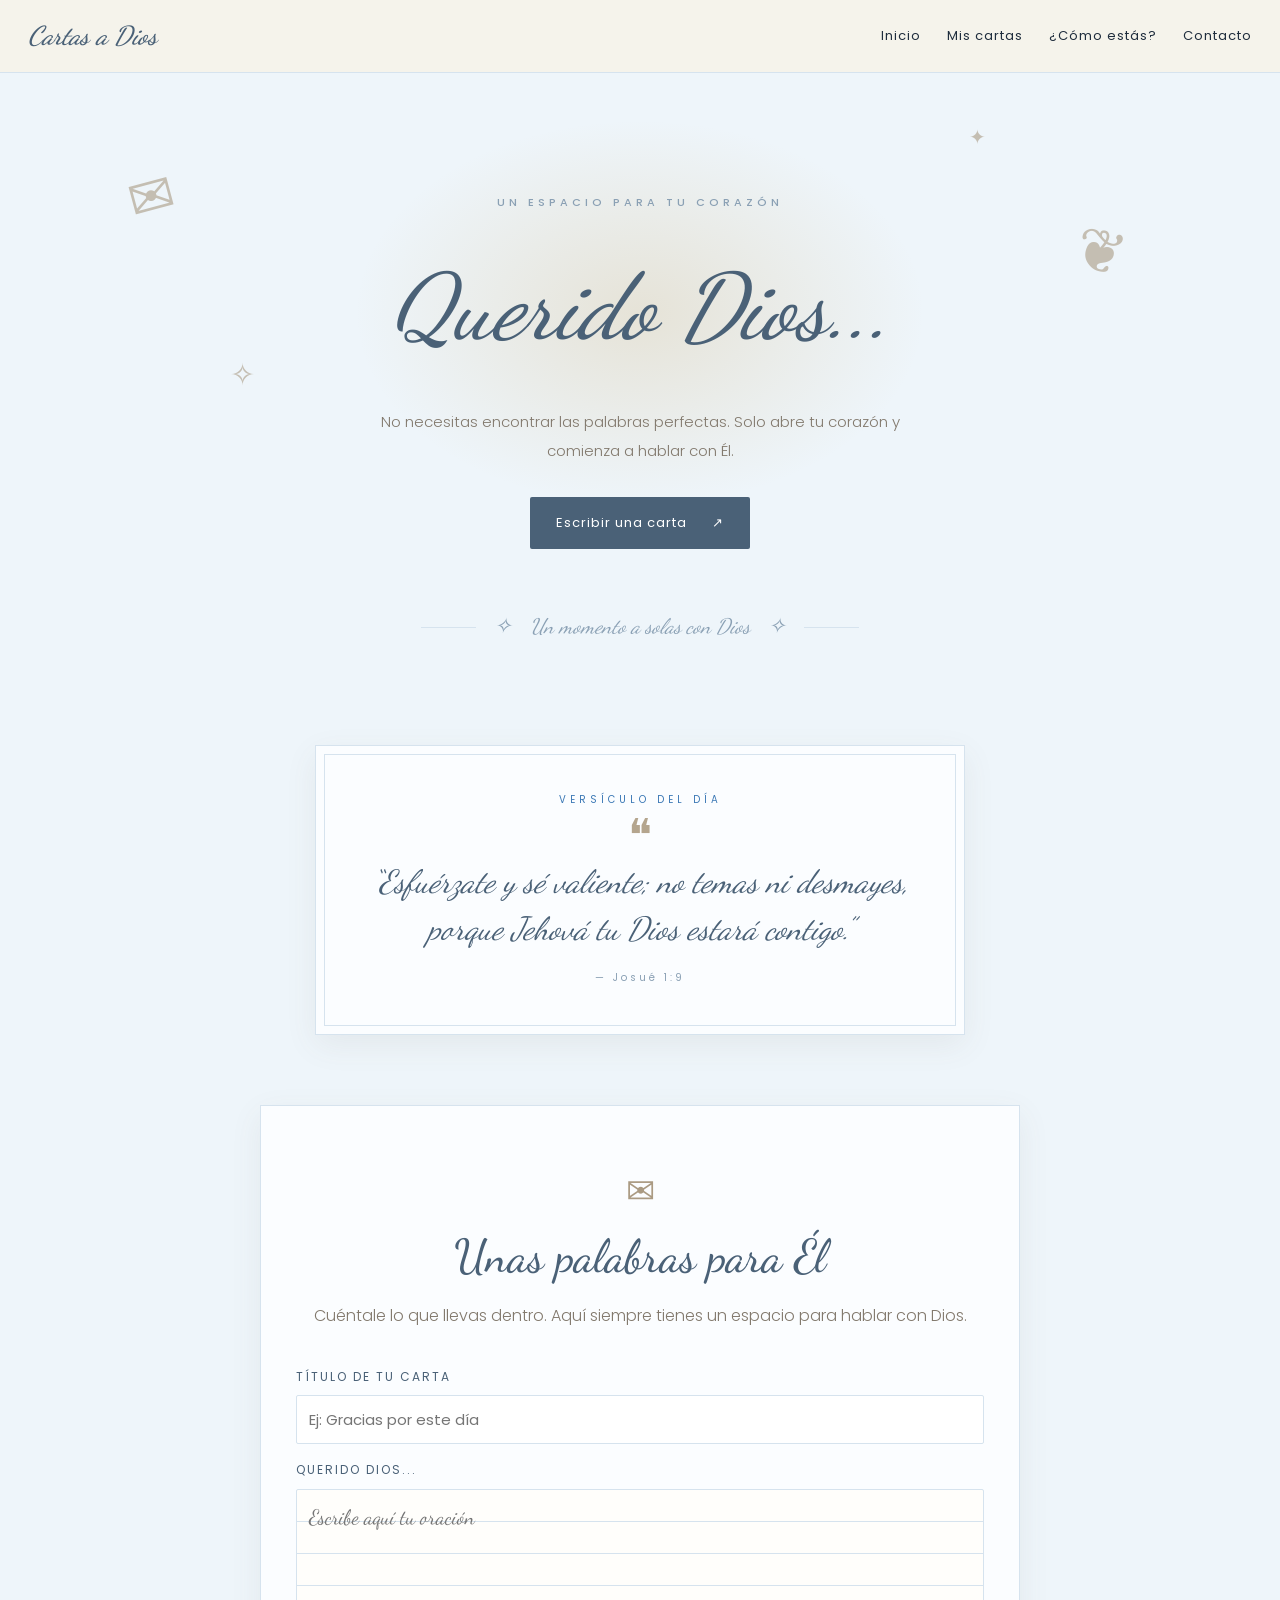
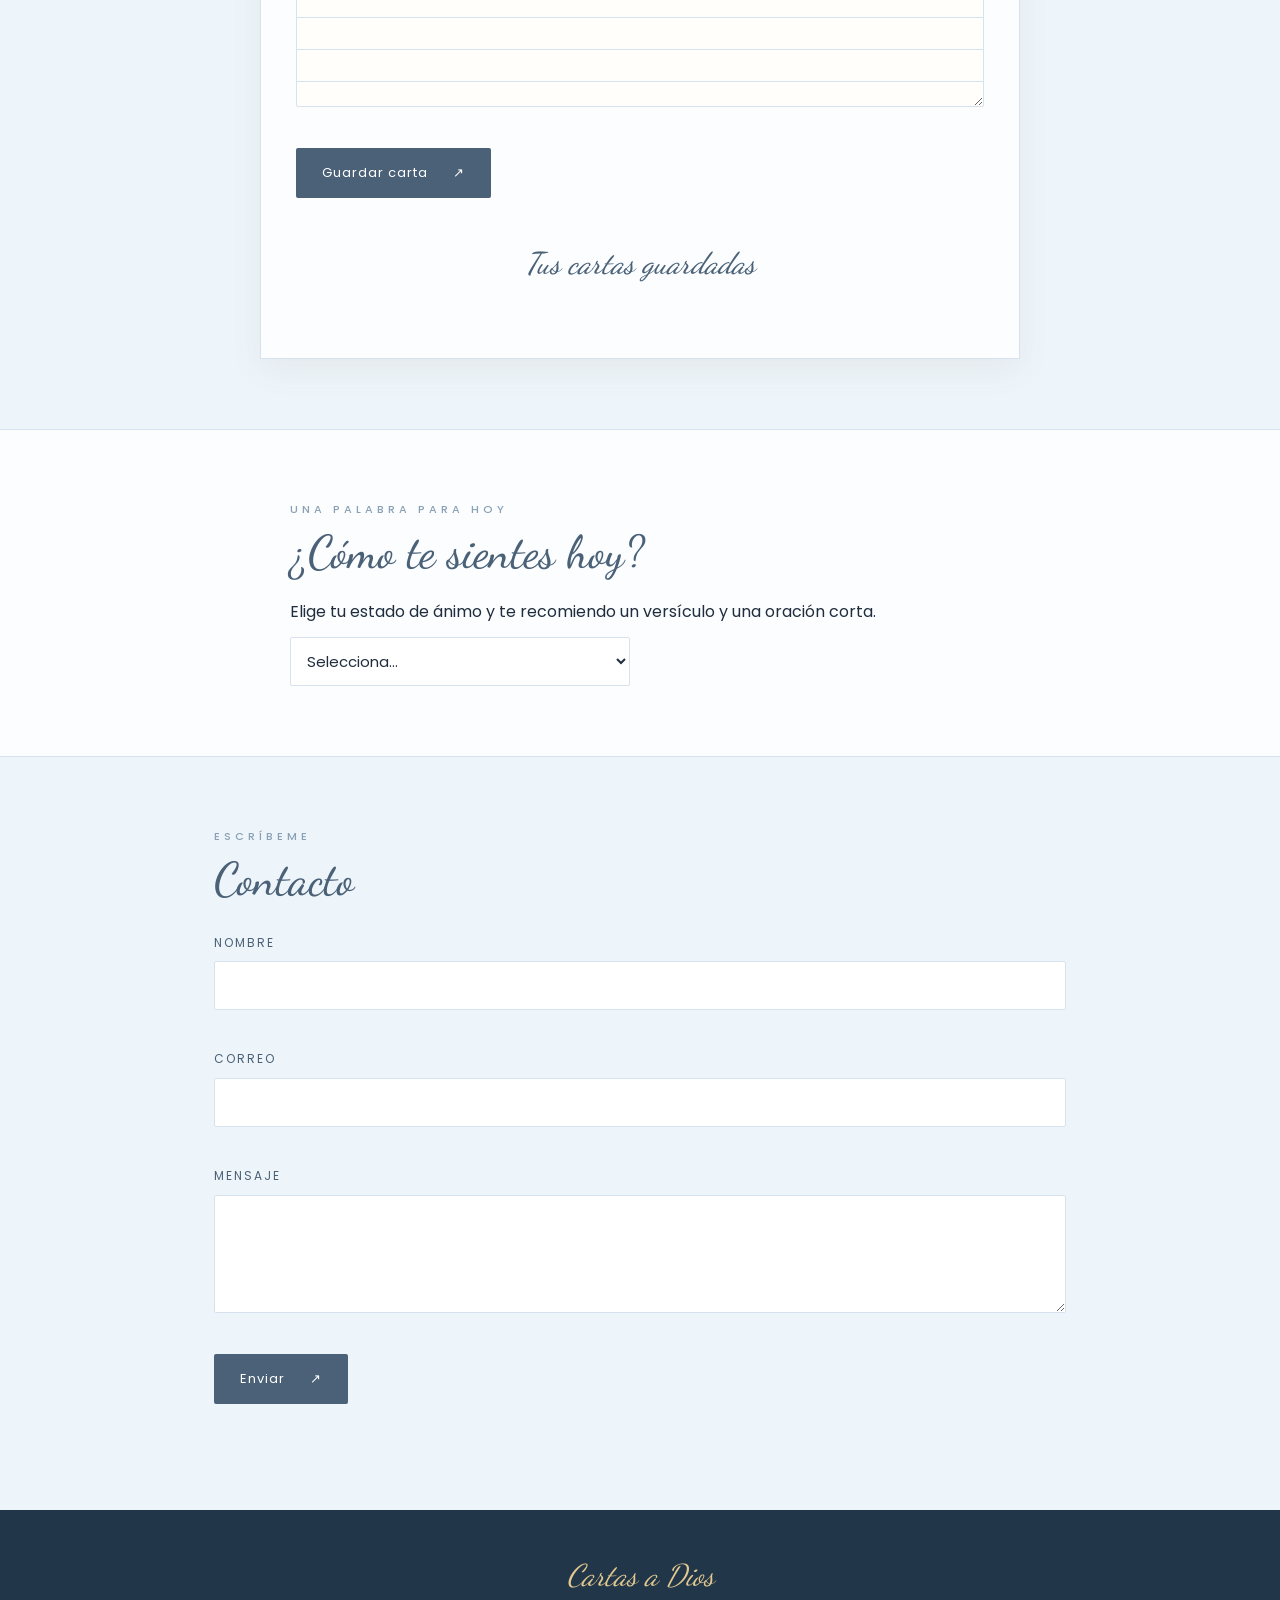
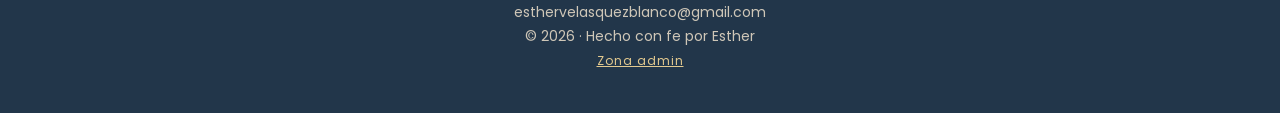
==== commit 01183191: "arreglar bugs" ====
--- a/index.html
+++ b/index.html
@@ -8,6 +8,7 @@
   <link rel="preconnect" href="https://fonts.gstatic.com" crossorigin>
   <link href="https://fonts.googleapis.com/css2?family=Cormorant+Garamond:ital,wght@0,400;0,500;0,600;1,400;1,500&family=Dancing+Script:wght@500;600&family=Poppins:wght@300;400;500&display=swap" rel="stylesheet">
   <link rel="stylesheet" href="css/style.css">
+  <link rel="icon" type="image/png" href="favicon.png">
 </head>
 <body>
 
@@ -108,7 +109,7 @@
       <span class="eyebrow">ESCRÍBEME</span>
       <h2>Contacto</h2>
       
-      <form id="form-contacto" class="form" action="https://formspree.io/f/TU_CODIGO" method="POST" novalidate>
+      <form id="form-contacto" class="form" action="https://formspree.io/f/mjywgoqr" method="POST" novalidate>
         <label for="nombre">Nombre</label>
         <input type="text" id="nombre" name="nombre">
         <small class="error" id="error-nombre"></small>
